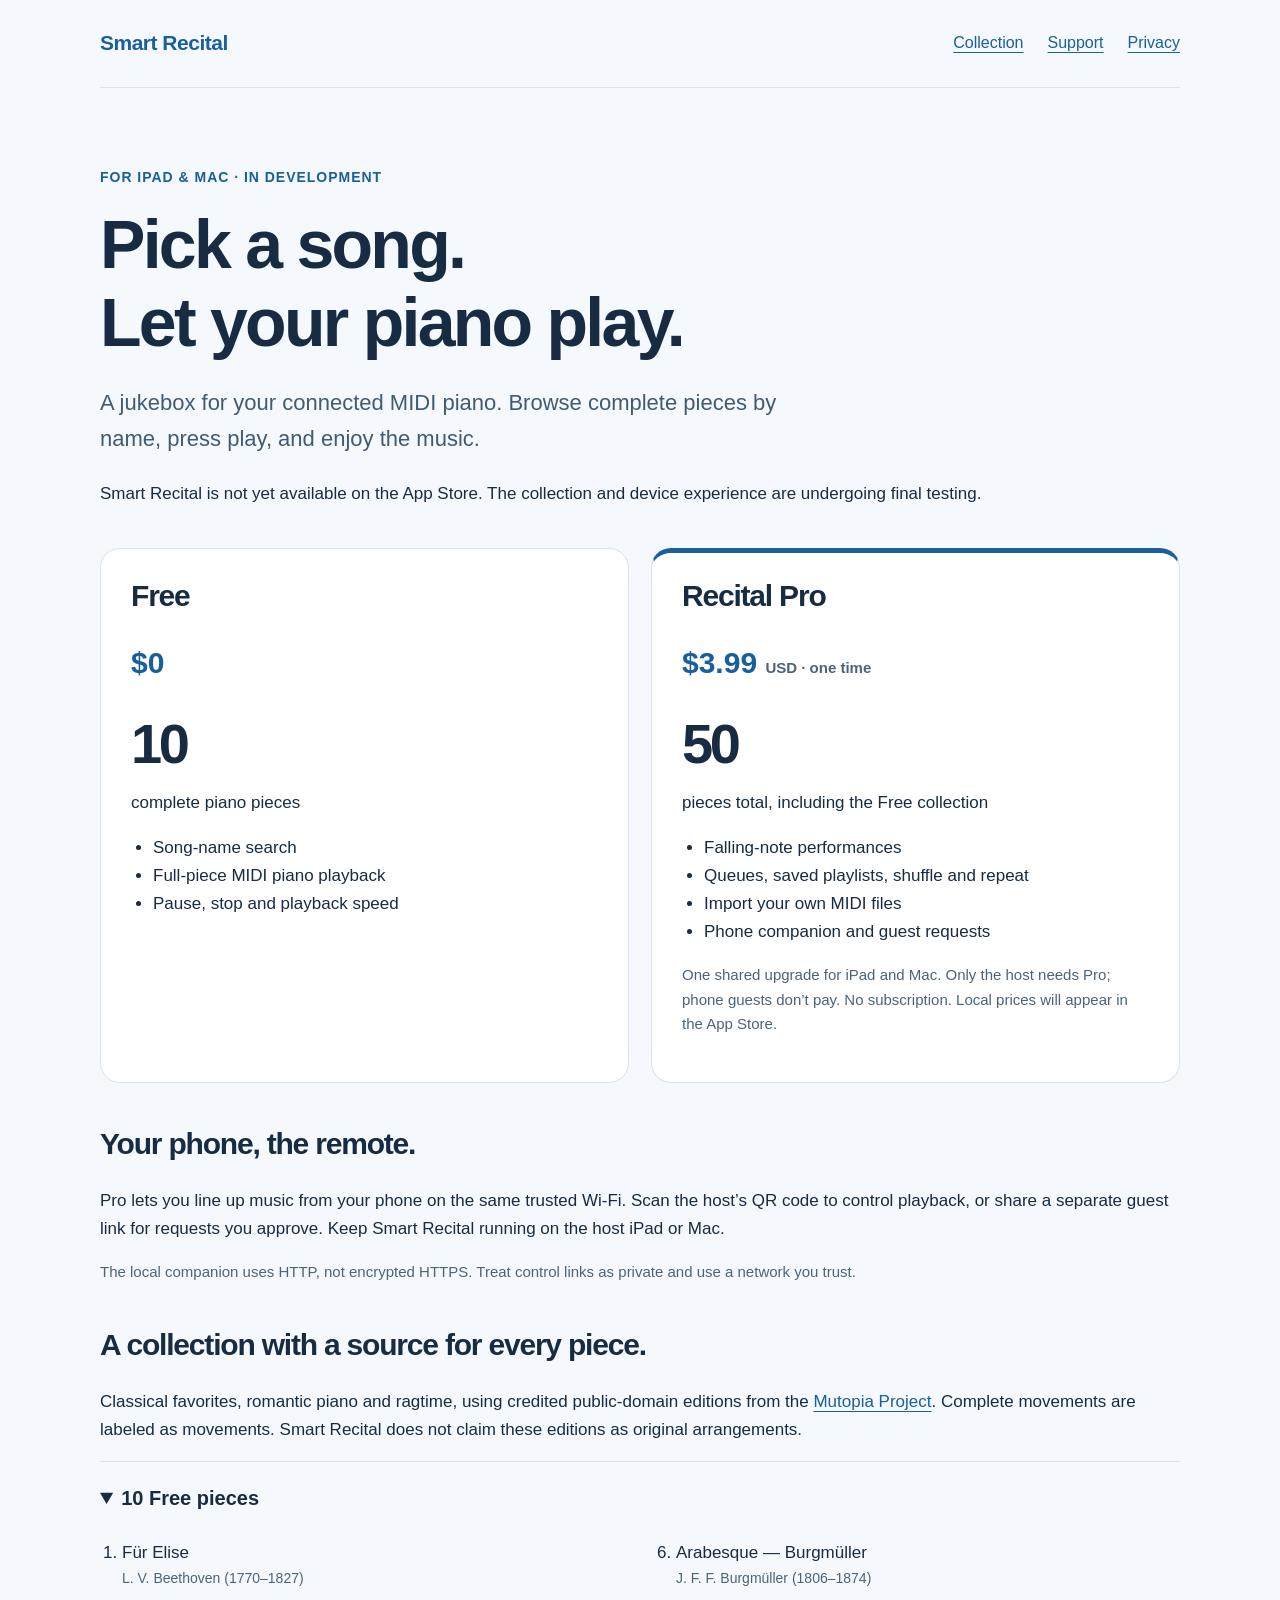
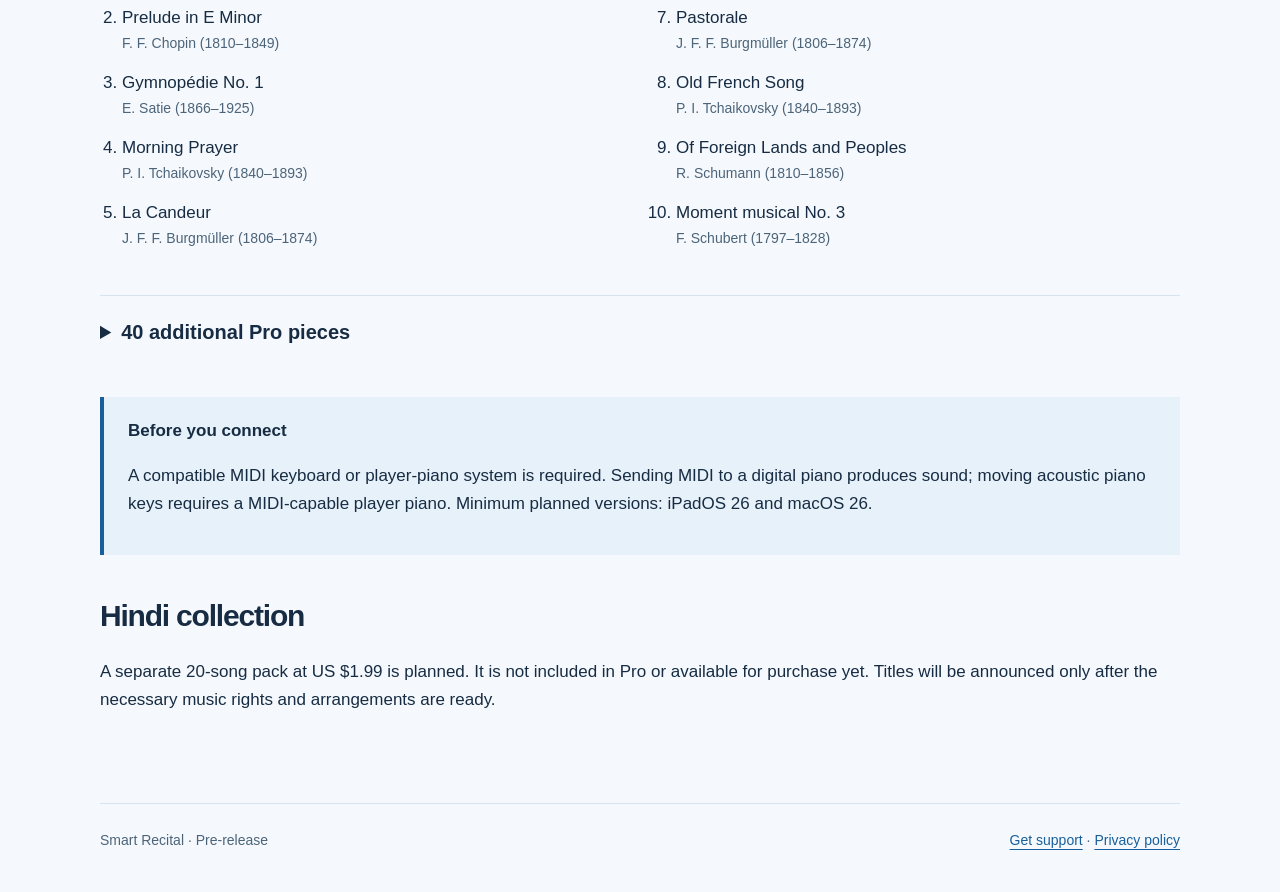
==== index.html @ 1764eafb "Publish Smart Recital product, support and privacy pages" ====
<!doctype html><html lang="en"><head><meta charset="utf-8"><meta name="viewport" content="width=device-width,initial-scale=1"><title>Smart Recital — A jukebox for your MIDI piano</title><meta name="description" content="Smart Recital for iPad and Mac. A curated piano collection, full-piece playback and a Pro phone companion. In development; not yet available."><link rel="icon" href="favicon.svg"><link rel="stylesheet" href="style.css"></head><body>
<header><a href="./" aria-label="Smart Recital home">Smart Recital</a><nav aria-label="Main"><a href="#collection">Collection</a><a href="support.html">Support</a><a href="privacy.html">Privacy</a></nav></header>
<main><p class="status">For iPad & Mac · In development</p><h1>Pick a song.<br>Let your piano play.</h1><p class="intro">A jukebox for your connected MIDI piano. Browse complete pieces by name, press play, and enjoy the music.</p><p>Smart Recital is not yet available on the App Store. The collection and device experience are undergoing final testing.</p>
<div class="tiers"><section class="tier" aria-labelledby="free-title"><h2 id="free-title" style="margin-top:0">Free</h2><p class="price">$0</p><p class="count">10</p><p>complete piano pieces</p><ul><li>Song-name search</li><li>Full-piece MIDI piano playback</li><li>Pause, stop and playback speed</li></ul></section><section class="tier pro" aria-labelledby="pro-title"><h2 id="pro-title" style="margin-top:0">Recital Pro</h2><p class="price">$3.99 <span class="small">USD · one time</span></p><p class="count">50</p><p>pieces total, including the Free collection</p><ul><li>Falling-note performances</li><li>Queues, saved playlists, shuffle and repeat</li><li>Import your own MIDI files</li><li>Phone companion and guest requests</li></ul><p class="small">One shared upgrade for iPad and Mac. Only the host needs Pro; phone guests don’t pay. No subscription. Local prices will appear in the App Store.</p></section></div>
<section><h2>Your phone, the remote.</h2><p>Pro lets you line up music from your phone on the same trusted Wi-Fi. Scan the host’s QR code to control playback, or share a separate guest link for requests you approve. Keep Smart Recital running on the host iPad or Mac.</p><p class="small">The local companion uses HTTP, not encrypted HTTPS. Treat control links as private and use a network you trust.</p></section>
<section id="collection"><h2>A collection with a source for every piece.</h2><p>Classical favorites, romantic piano and ragtime, using credited public-domain editions from the <a href="https://www.mutopiaproject.org/legal.html">Mutopia Project</a>. Complete movements are labeled as movements. Smart Recital does not claim these editions as original arrangements.</p><div id="catalog"><p>The full collection is listed in the app under Collection & music credits.</p></div></section>
<section class="note"><strong>Before you connect</strong><p>A compatible MIDI keyboard or player-piano system is required. Sending MIDI to a digital piano produces sound; moving acoustic piano keys requires a MIDI-capable player piano. Minimum planned versions: iPadOS 26 and macOS 26.</p></section>
<section><h2>Hindi collection</h2><p>A separate 20-song pack at US $1.99 is planned. It is not included in Pro or available for purchase yet. Titles will be announced only after the necessary music rights and arrangements are ready.</p></section></main>
<footer><span>Smart Recital · Pre-release</span><span><a href="support.html">Get support</a> · <a href="privacy.html">Privacy policy</a></span></footer>
<script src="collection.js"></script></body></html>
---- style.css ----
:root{font:17px/1.65 -apple-system,BlinkMacSystemFont,"Segoe UI",sans-serif;color:#172c43;background:#f5f9fd;--blue:#195f9c;--line:#d6e4ef}*{box-sizing:border-box}body{margin:0}a{color:var(--blue);text-underline-offset:4px}a:focus-visible,summary:focus-visible{outline:3px solid #246baf;outline-offset:5px}header,main,footer{width:min(1080px,calc(100% - 48px));margin:auto}header{display:flex;align-items:center;justify-content:space-between;padding:26px 0;border-bottom:1px solid var(--line);gap:20px}header>a{font-size:21px;font-weight:750;text-decoration:none;letter-spacing:-.5px}nav{display:flex;gap:24px;flex-wrap:wrap}nav a{font-size:16px}main{padding:64px 0 72px}h1,h2,h3{line-height:1.15;letter-spacing:-.04em;font-weight:700}h1{font-size:clamp(38px,6vw,68px);max-width:850px;margin:16px 0 24px}h2{font-size:30px;margin-top:44px}h3{font-size:24px;margin:0 0 15px}.intro{font-size:22px;max-width:740px;color:#405b73}.status{font-size:14px;letter-spacing:.07em;text-transform:uppercase;color:#195f9c;font-weight:700}.tiers{display:grid;grid-template-columns:1fr 1fr;gap:22px;margin:40px 0}.tier{background:white;border:1px solid var(--line);border-radius:20px;padding:30px}.tier.pro{border-top:5px solid var(--blue);padding-top:26px}.price{font-size:30px;font-weight:700;color:var(--blue);margin:0}.small{font-size:15px;color:#4c6479}.count{font-size:56px;line-height:1;margin:28px 0 8px;font-weight:750;letter-spacing:-.06em}.tier ul{padding-left:22px}section{scroll-margin-top:28px}.note{padding:20px 24px;background:#e7f1f9;border-left:4px solid var(--blue);margin:28px 0}.textpage{max-width:780px}.textpage h1{font-size:48px}.textpage h2{font-size:25px}details{border-top:1px solid var(--line);padding:20px 0}summary{font-size:20px;font-weight:650;cursor:pointer}.collection{columns:2;column-gap:50px;padding-left:22px}.collection li{padding:7px 0;break-inside:avoid}.collection small{display:block;color:#4c6479;font-size:14px}.button{display:inline-block;background:var(--blue);border-radius:12px;color:#fff;padding:12px 20px;text-decoration:none;font-weight:650}footer{border-top:1px solid var(--line);padding:25px 0 40px;display:flex;justify-content:space-between;gap:20px;flex-wrap:wrap;font-size:14px;color:#4c6479}@media(max-width:650px){header,main,footer{width:calc(100% - 32px)}header{align-items:flex-start;flex-direction:column;padding:20px 0}nav{gap:20px}main{padding-top:36px}.intro{font-size:19px}.tiers{grid-template-columns:1fr}.collection{columns:1}.textpage h1{font-size:38px}.tier{padding:24px}.tier.pro{padding-top:20px}}@media(prefers-reduced-motion:reduce){*{scroll-behavior:auto!important}}
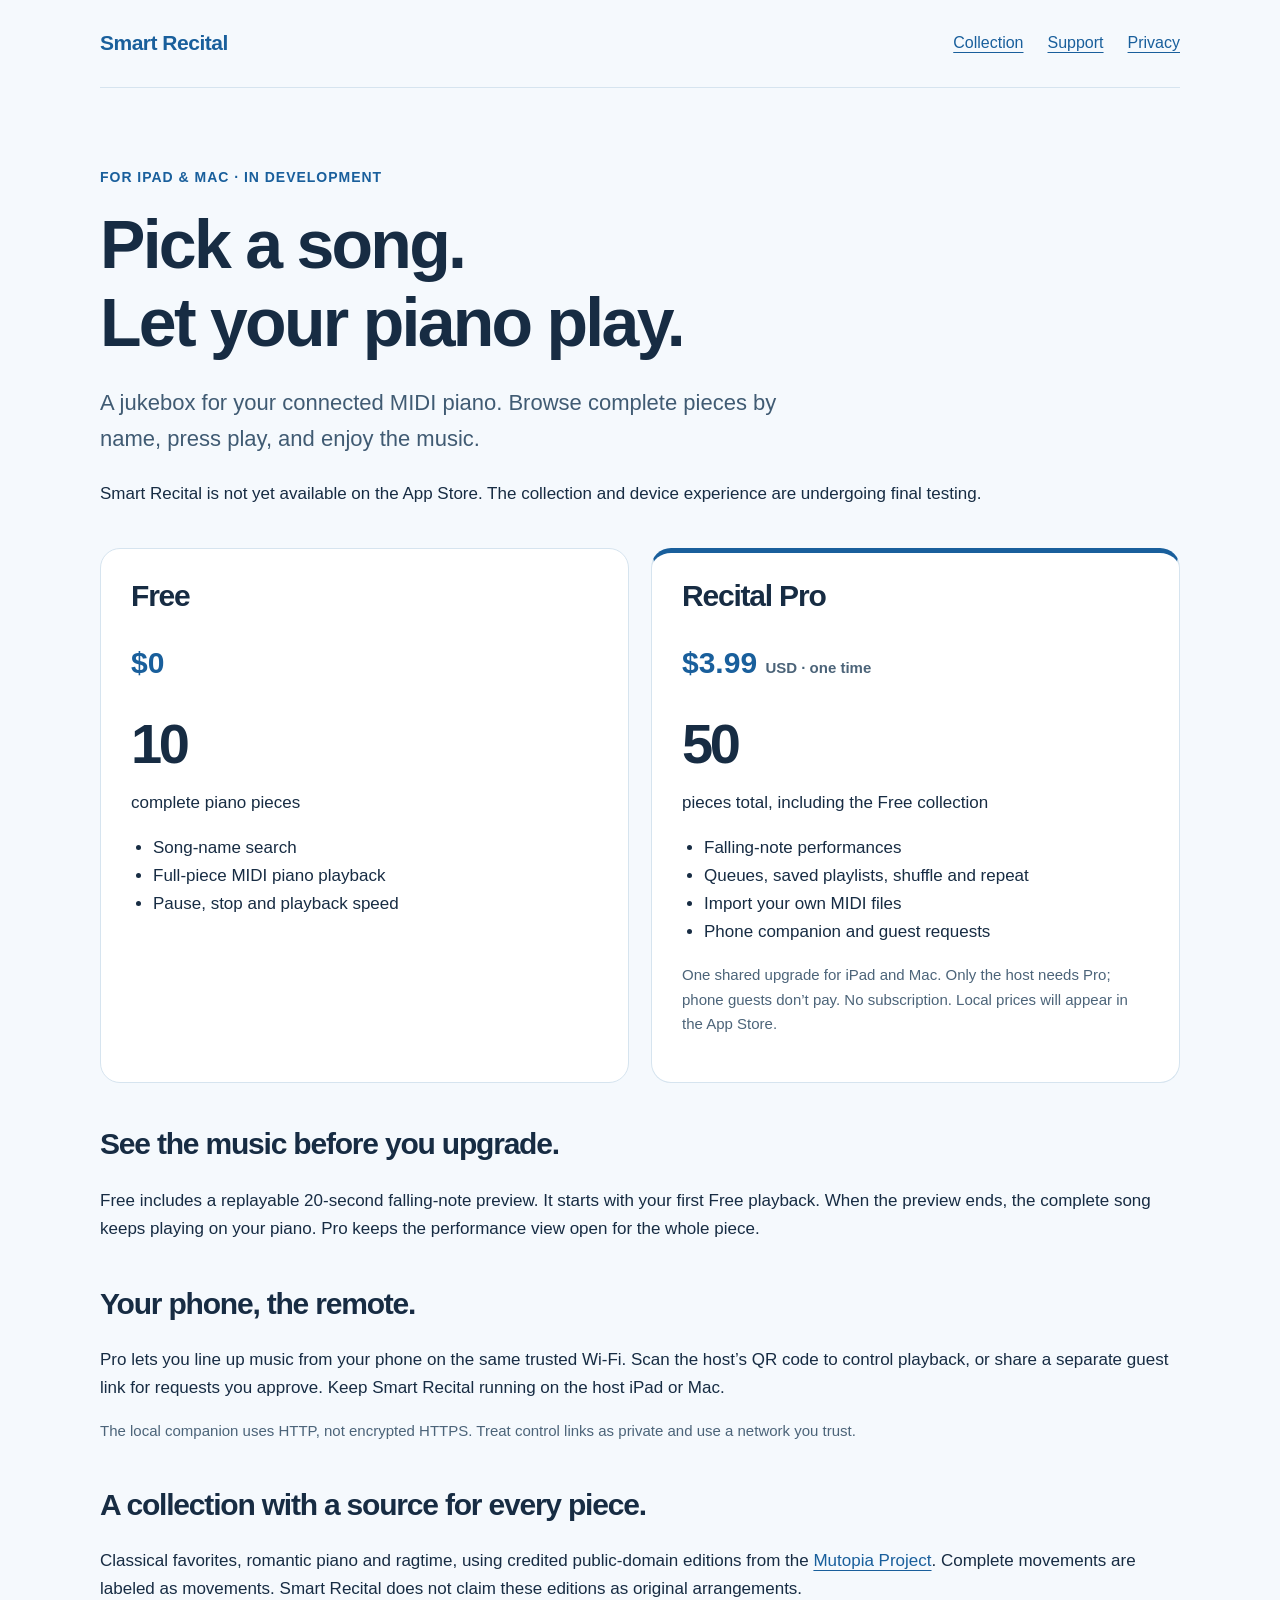
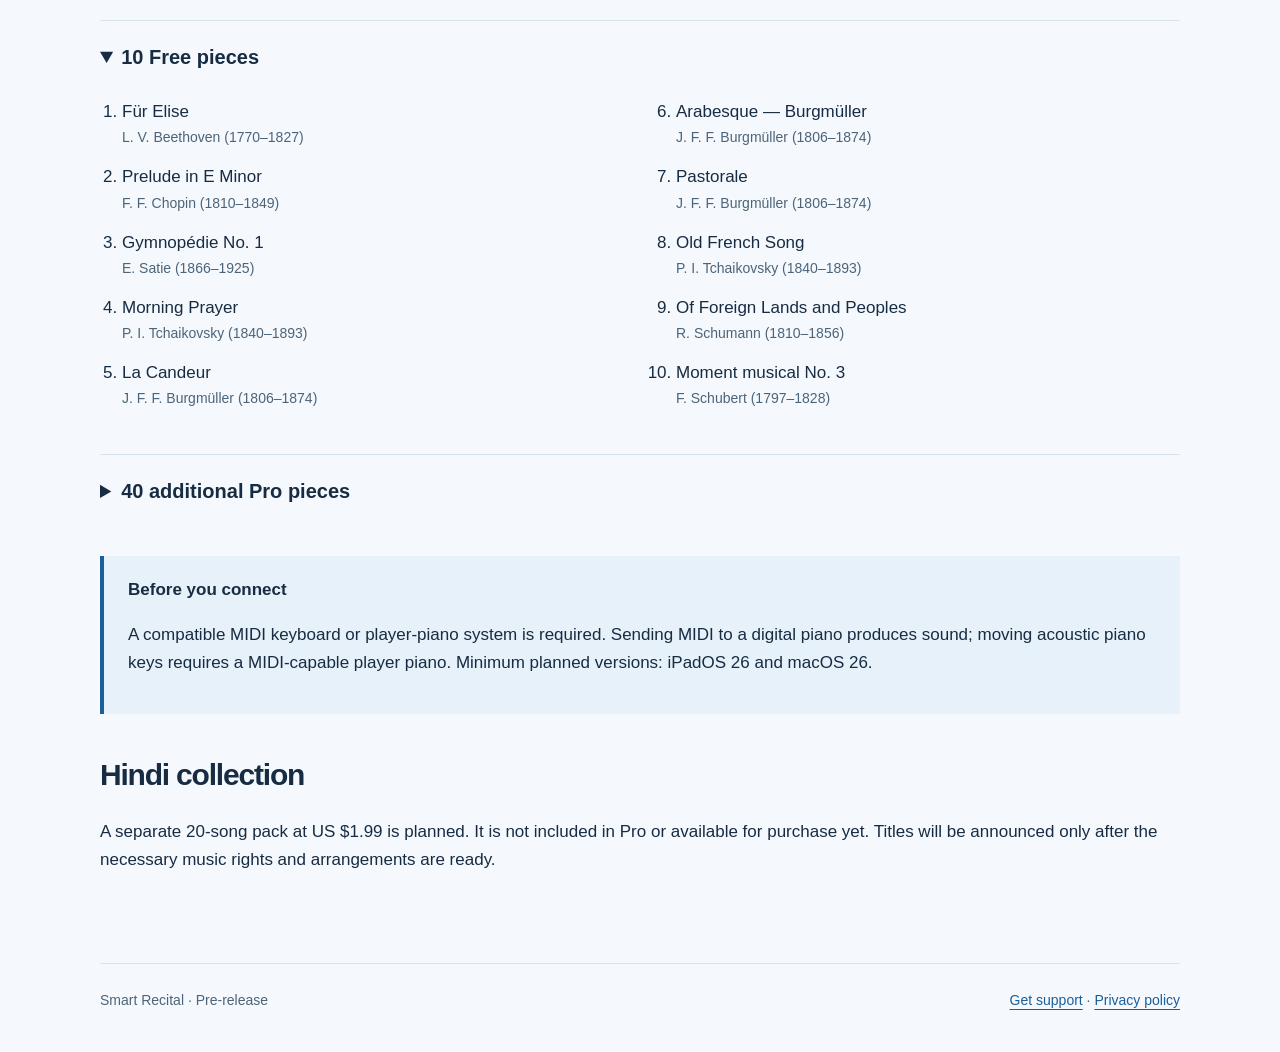
==== commit 518a29ef: "Explain replayable falling-note preview" ====
--- a/index.html
+++ b/index.html
@@ -2,6 +2,7 @@
 <header><a href="./" aria-label="Smart Recital home">Smart Recital</a><nav aria-label="Main"><a href="#collection">Collection</a><a href="support.html">Support</a><a href="privacy.html">Privacy</a></nav></header>
 <main><p class="status">For iPad & Mac · In development</p><h1>Pick a song.<br>Let your piano play.</h1><p class="intro">A jukebox for your connected MIDI piano. Browse complete pieces by name, press play, and enjoy the music.</p><p>Smart Recital is not yet available on the App Store. The collection and device experience are undergoing final testing.</p>
 <div class="tiers"><section class="tier" aria-labelledby="free-title"><h2 id="free-title" style="margin-top:0">Free</h2><p class="price">$0</p><p class="count">10</p><p>complete piano pieces</p><ul><li>Song-name search</li><li>Full-piece MIDI piano playback</li><li>Pause, stop and playback speed</li></ul></section><section class="tier pro" aria-labelledby="pro-title"><h2 id="pro-title" style="margin-top:0">Recital Pro</h2><p class="price">$3.99 <span class="small">USD · one time</span></p><p class="count">50</p><p>pieces total, including the Free collection</p><ul><li>Falling-note performances</li><li>Queues, saved playlists, shuffle and repeat</li><li>Import your own MIDI files</li><li>Phone companion and guest requests</li></ul><p class="small">One shared upgrade for iPad and Mac. Only the host needs Pro; phone guests don’t pay. No subscription. Local prices will appear in the App Store.</p></section></div>
+<section><h2>See the music before you upgrade.</h2><p>Free includes a replayable 20-second falling-note preview. It starts with your first Free playback. When the preview ends, the complete song keeps playing on your piano. Pro keeps the performance view open for the whole piece.</p></section>
 <section><h2>Your phone, the remote.</h2><p>Pro lets you line up music from your phone on the same trusted Wi-Fi. Scan the host’s QR code to control playback, or share a separate guest link for requests you approve. Keep Smart Recital running on the host iPad or Mac.</p><p class="small">The local companion uses HTTP, not encrypted HTTPS. Treat control links as private and use a network you trust.</p></section>
 <section id="collection"><h2>A collection with a source for every piece.</h2><p>Classical favorites, romantic piano and ragtime, using credited public-domain editions from the <a href="https://www.mutopiaproject.org/legal.html">Mutopia Project</a>. Complete movements are labeled as movements. Smart Recital does not claim these editions as original arrangements.</p><div id="catalog"><p>The full collection is listed in the app under Collection & music credits.</p></div></section>
 <section class="note"><strong>Before you connect</strong><p>A compatible MIDI keyboard or player-piano system is required. Sending MIDI to a digital piano produces sound; moving acoustic piano keys requires a MIDI-capable player piano. Minimum planned versions: iPadOS 26 and macOS 26.</p></section>
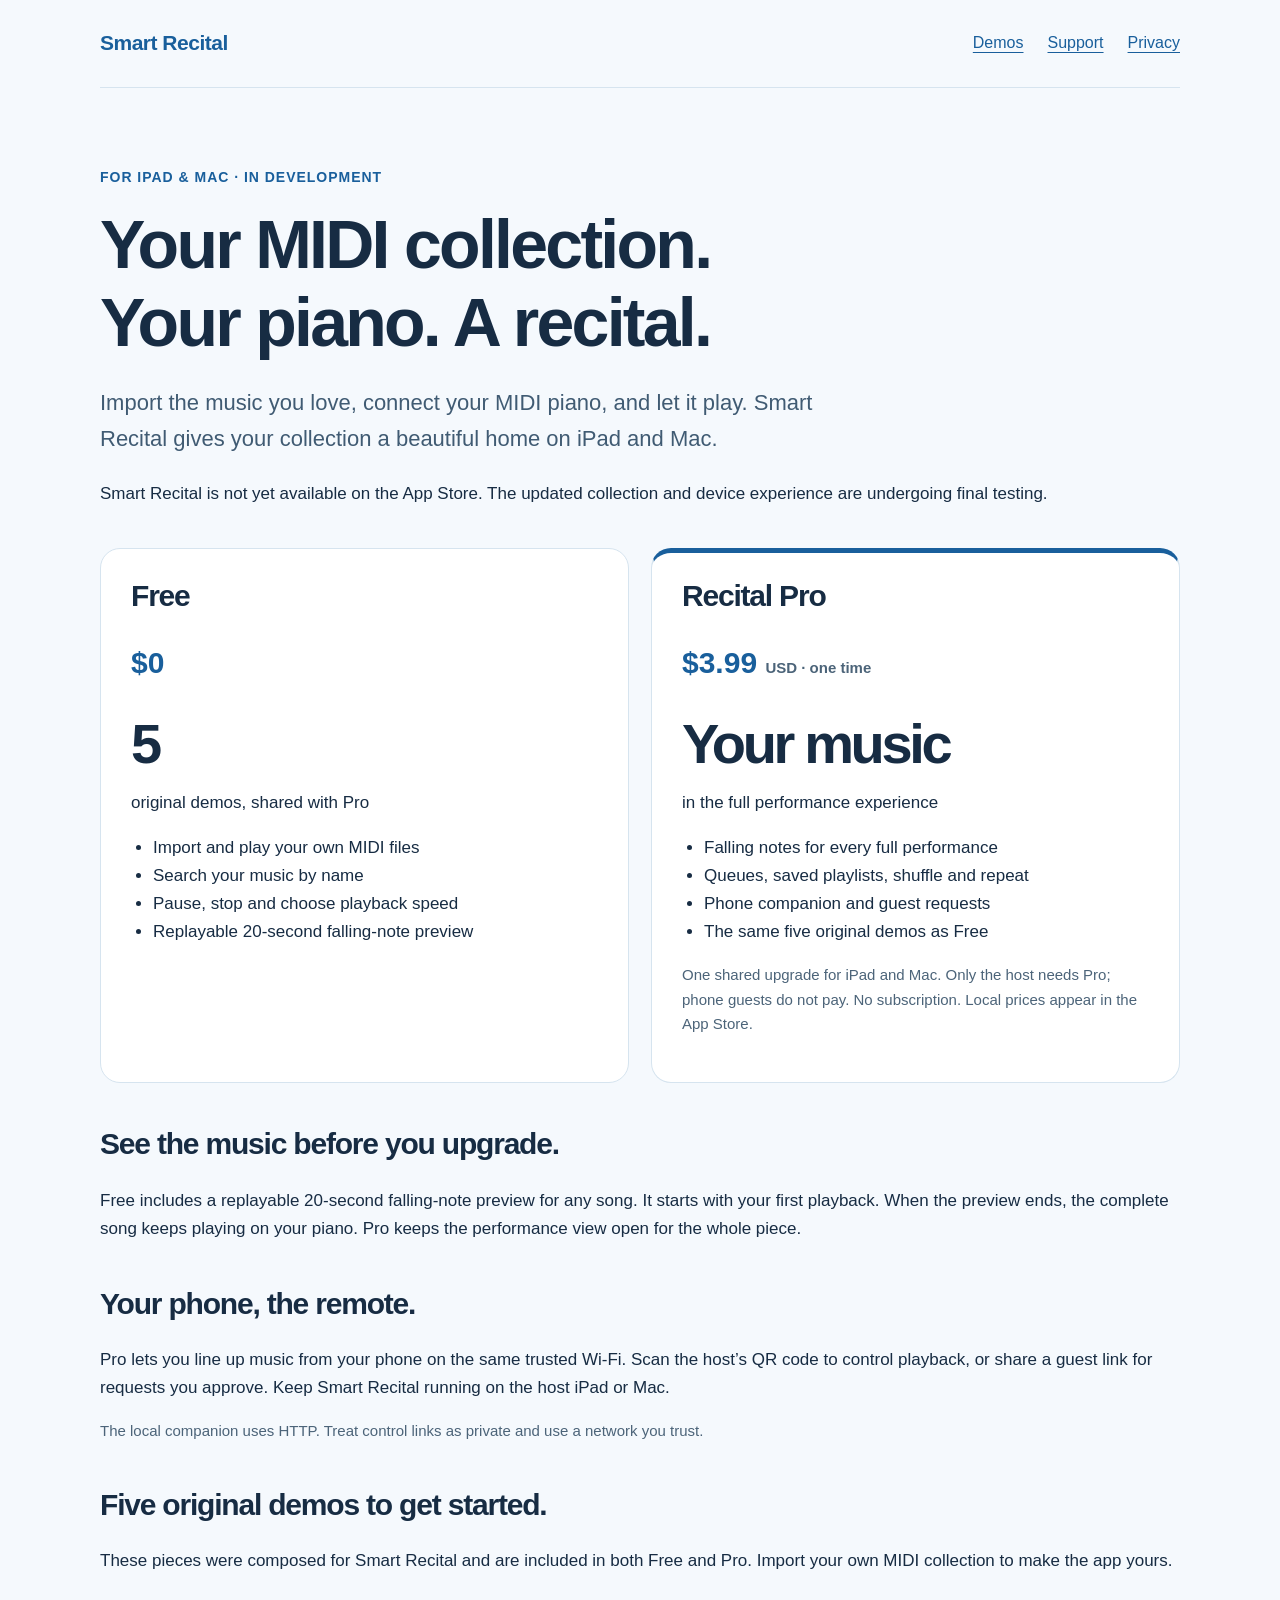
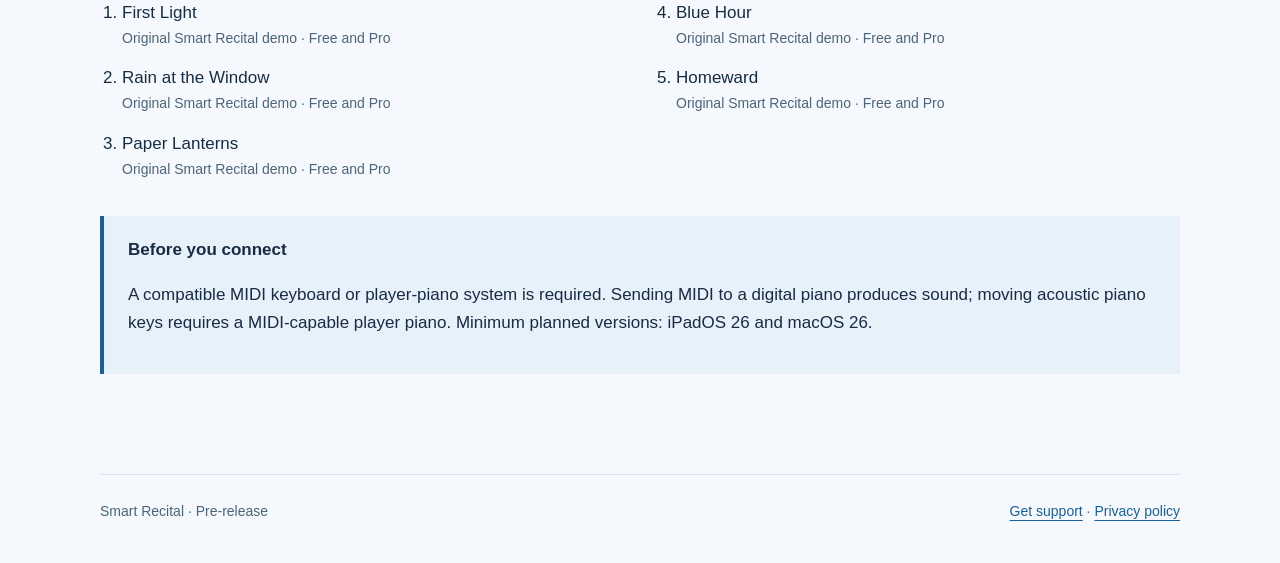
==== commit 6216145b: "Present original shared demos and bring-your-own MIDI launch" ====
--- a/index.html
+++ b/index.html
@@ -1,11 +1,30 @@
-<!doctype html><html lang="en"><head><meta charset="utf-8"><meta name="viewport" content="width=device-width,initial-scale=1"><title>Smart Recital — A jukebox for your MIDI piano</title><meta name="description" content="Smart Recital for iPad and Mac. A curated piano collection, full-piece playback and a Pro phone companion. In development; not yet available."><link rel="icon" href="favicon.svg"><link rel="stylesheet" href="style.css"></head><body>
-<header><a href="./" aria-label="Smart Recital home">Smart Recital</a><nav aria-label="Main"><a href="#collection">Collection</a><a href="support.html">Support</a><a href="privacy.html">Privacy</a></nav></header>
-<main><p class="status">For iPad & Mac · In development</p><h1>Pick a song.<br>Let your piano play.</h1><p class="intro">A jukebox for your connected MIDI piano. Browse complete pieces by name, press play, and enjoy the music.</p><p>Smart Recital is not yet available on the App Store. The collection and device experience are undergoing final testing.</p>
-<div class="tiers"><section class="tier" aria-labelledby="free-title"><h2 id="free-title" style="margin-top:0">Free</h2><p class="price">$0</p><p class="count">10</p><p>complete piano pieces</p><ul><li>Song-name search</li><li>Full-piece MIDI piano playback</li><li>Pause, stop and playback speed</li></ul></section><section class="tier pro" aria-labelledby="pro-title"><h2 id="pro-title" style="margin-top:0">Recital Pro</h2><p class="price">$3.99 <span class="small">USD · one time</span></p><p class="count">50</p><p>pieces total, including the Free collection</p><ul><li>Falling-note performances</li><li>Queues, saved playlists, shuffle and repeat</li><li>Import your own MIDI files</li><li>Phone companion and guest requests</li></ul><p class="small">One shared upgrade for iPad and Mac. Only the host needs Pro; phone guests don’t pay. No subscription. Local prices will appear in the App Store.</p></section></div>
-<section><h2>See the music before you upgrade.</h2><p>Free includes a replayable 20-second falling-note preview. It starts with your first Free playback. When the preview ends, the complete song keeps playing on your piano. Pro keeps the performance view open for the whole piece.</p></section>
-<section><h2>Your phone, the remote.</h2><p>Pro lets you line up music from your phone on the same trusted Wi-Fi. Scan the host’s QR code to control playback, or share a separate guest link for requests you approve. Keep Smart Recital running on the host iPad or Mac.</p><p class="small">The local companion uses HTTP, not encrypted HTTPS. Treat control links as private and use a network you trust.</p></section>
-<section id="collection"><h2>A collection with a source for every piece.</h2><p>Classical favorites, romantic piano and ragtime, using credited public-domain editions from the <a href="https://www.mutopiaproject.org/legal.html">Mutopia Project</a>. Complete movements are labeled as movements. Smart Recital does not claim these editions as original arrangements.</p><div id="catalog"><p>The full collection is listed in the app under Collection & music credits.</p></div></section>
-<section class="note"><strong>Before you connect</strong><p>A compatible MIDI keyboard or player-piano system is required. Sending MIDI to a digital piano produces sound; moving acoustic piano keys requires a MIDI-capable player piano. Minimum planned versions: iPadOS 26 and macOS 26.</p></section>
-<section><h2>Hindi collection</h2><p>A separate 20-song pack at US $1.99 is planned. It is not included in Pro or available for purchase yet. Titles will be announced only after the necessary music rights and arrangements are ready.</p></section></main>
-<footer><span>Smart Recital · Pre-release</span><span><a href="support.html">Get support</a> · <a href="privacy.html">Privacy policy</a></span></footer>
-<script src="collection.js"></script></body></html>
+<!doctype html>
+<html lang="en">
+<head>
+  <meta charset="utf-8">
+  <meta name="viewport" content="width=device-width,initial-scale=1">
+  <title>Smart Recital — Your MIDI collection on your piano</title>
+  <meta name="description" content="Bring your MIDI files to a connected piano with Smart Recital for iPad and Mac. Pro adds falling notes, queues and a phone companion.">
+  <link rel="icon" href="favicon.svg">
+  <link rel="stylesheet" href="style.css">
+</head>
+<body>
+  <header><a href="./" aria-label="Smart Recital home">Smart Recital</a><nav aria-label="Main"><a href="#collection">Demos</a><a href="support.html">Support</a><a href="privacy.html">Privacy</a></nav></header>
+  <main>
+    <p class="status">For iPad &amp; Mac · In development</p>
+    <h1>Your MIDI collection.<br>Your piano. A recital.</h1>
+    <p class="intro">Import the music you love, connect your MIDI piano, and let it play. Smart Recital gives your collection a beautiful home on iPad and Mac.</p>
+    <p>Smart Recital is not yet available on the App Store. The updated collection and device experience are undergoing final testing.</p>
+    <div class="tiers">
+      <section class="tier" aria-labelledby="free-title"><h2 id="free-title" style="margin-top:0">Free</h2><p class="price">$0</p><p class="count">5</p><p>original demos, shared with Pro</p><ul><li>Import and play your own MIDI files</li><li>Search your music by name</li><li>Pause, stop and choose playback speed</li><li>Replayable 20-second falling-note preview</li></ul></section>
+      <section class="tier pro" aria-labelledby="pro-title"><h2 id="pro-title" style="margin-top:0">Recital Pro</h2><p class="price">$3.99 <span class="small">USD · one time</span></p><p class="count">Your music</p><p>in the full performance experience</p><ul><li>Falling notes for every full performance</li><li>Queues, saved playlists, shuffle and repeat</li><li>Phone companion and guest requests</li><li>The same five original demos as Free</li></ul><p class="small">One shared upgrade for iPad and Mac. Only the host needs Pro; phone guests do not pay. No subscription. Local prices appear in the App Store.</p></section>
+    </div>
+    <section><h2>See the music before you upgrade.</h2><p>Free includes a replayable 20-second falling-note preview for any song. It starts with your first playback. When the preview ends, the complete song keeps playing on your piano. Pro keeps the performance view open for the whole piece.</p></section>
+    <section><h2>Your phone, the remote.</h2><p>Pro lets you line up music from your phone on the same trusted Wi-Fi. Scan the host’s QR code to control playback, or share a guest link for requests you approve. Keep Smart Recital running on the host iPad or Mac.</p><p class="small">The local companion uses HTTP. Treat control links as private and use a network you trust.</p></section>
+    <section id="collection"><h2>Five original demos to get started.</h2><p>These pieces were composed for Smart Recital and are included in both Free and Pro. Import your own MIDI collection to make the app yours.</p><div id="catalog"></div></section>
+    <section class="note"><strong>Before you connect</strong><p>A compatible MIDI keyboard or player-piano system is required. Sending MIDI to a digital piano produces sound; moving acoustic piano keys requires a MIDI-capable player piano. Minimum planned versions: iPadOS 26 and macOS 26.</p></section>
+  </main>
+  <footer><span>Smart Recital · Pre-release</span><span><a href="support.html">Get support</a> · <a href="privacy.html">Privacy policy</a></span></footer>
+  <script src="collection.js"></script>
+</body>
+</html>
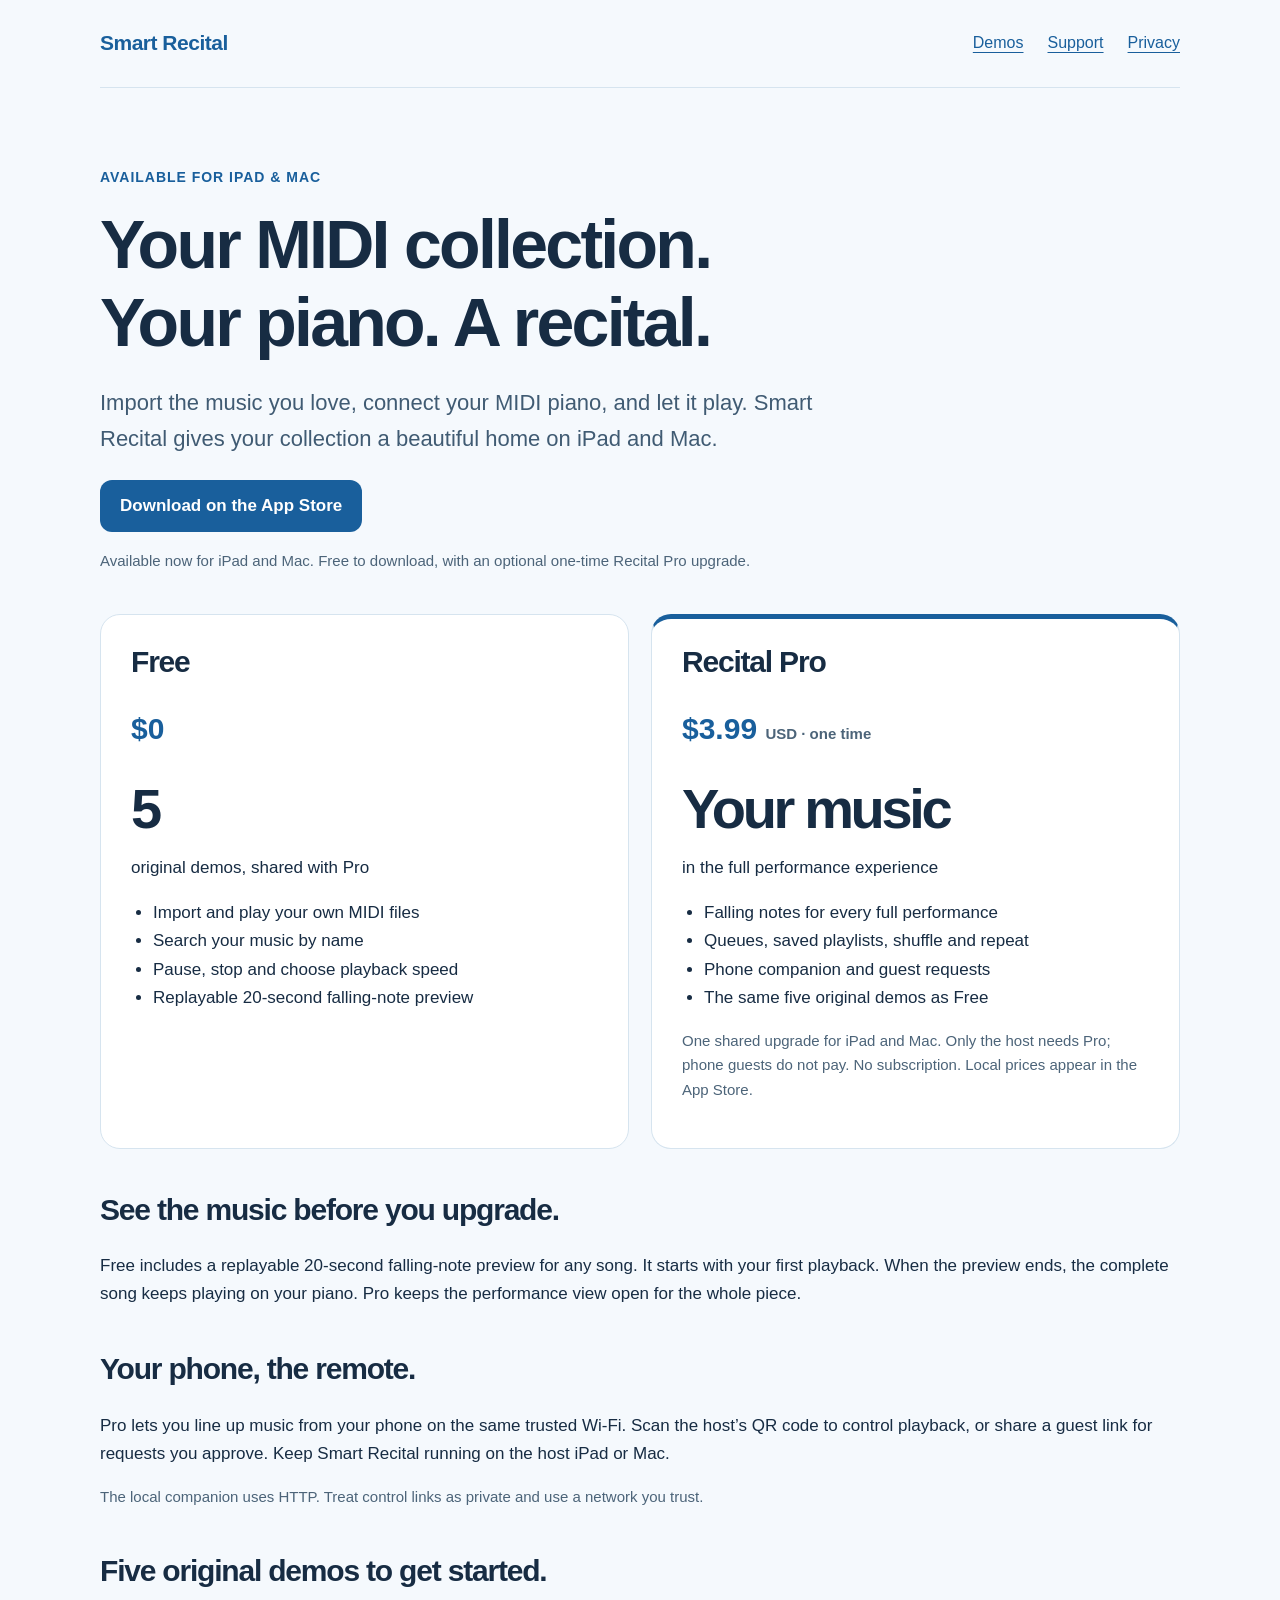
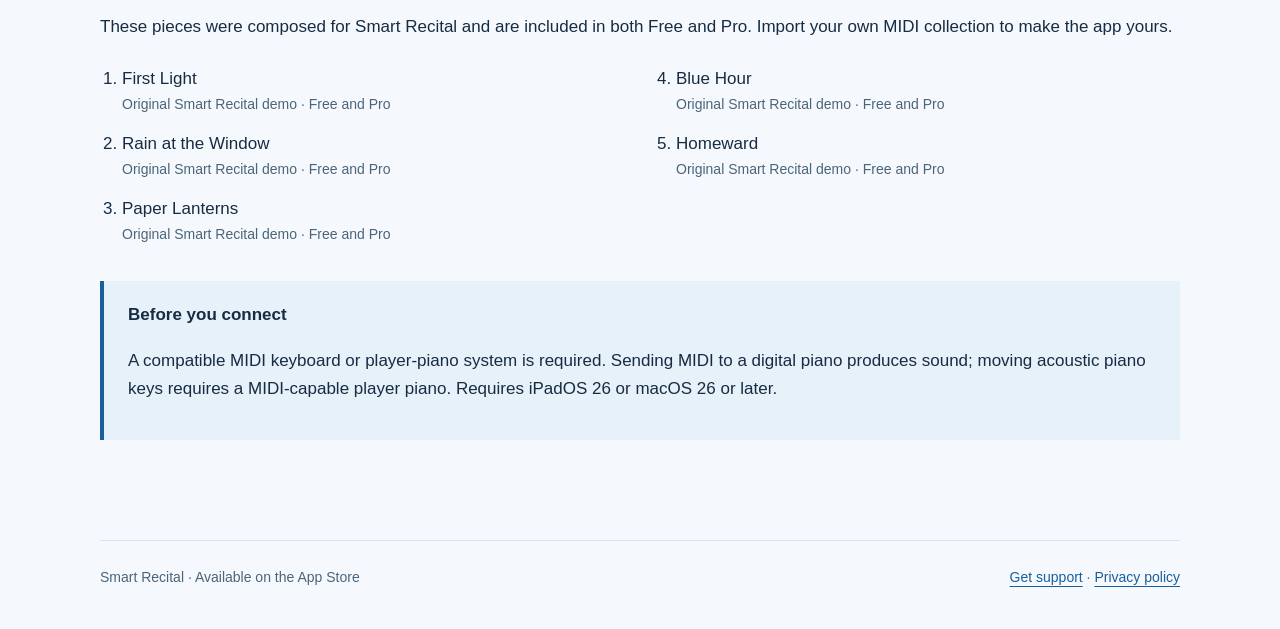
==== commit a1e70431: "Publish verified App Store availability and download links" ====
--- a/index.html
+++ b/index.html
@@ -11,10 +11,11 @@
 <body>
   <header><a href="./" aria-label="Smart Recital home">Smart Recital</a><nav aria-label="Main"><a href="#collection">Demos</a><a href="support.html">Support</a><a href="privacy.html">Privacy</a></nav></header>
   <main>
-    <p class="status">For iPad &amp; Mac · In development</p>
+    <p class="status">Available for iPad &amp; Mac</p>
     <h1>Your MIDI collection.<br>Your piano. A recital.</h1>
     <p class="intro">Import the music you love, connect your MIDI piano, and let it play. Smart Recital gives your collection a beautiful home on iPad and Mac.</p>
-    <p>Smart Recital is not yet available on the App Store. The updated collection and device experience are undergoing final testing.</p>
+    <p><a class="button" href="https://apps.apple.com/us/app/smart-recital/id6814721420">Download on the App Store</a></p>
+    <p class="small">Available now for iPad and Mac. Free to download, with an optional one-time Recital Pro upgrade.</p>
     <div class="tiers">
       <section class="tier" aria-labelledby="free-title"><h2 id="free-title" style="margin-top:0">Free</h2><p class="price">$0</p><p class="count">5</p><p>original demos, shared with Pro</p><ul><li>Import and play your own MIDI files</li><li>Search your music by name</li><li>Pause, stop and choose playback speed</li><li>Replayable 20-second falling-note preview</li></ul></section>
       <section class="tier pro" aria-labelledby="pro-title"><h2 id="pro-title" style="margin-top:0">Recital Pro</h2><p class="price">$3.99 <span class="small">USD · one time</span></p><p class="count">Your music</p><p>in the full performance experience</p><ul><li>Falling notes for every full performance</li><li>Queues, saved playlists, shuffle and repeat</li><li>Phone companion and guest requests</li><li>The same five original demos as Free</li></ul><p class="small">One shared upgrade for iPad and Mac. Only the host needs Pro; phone guests do not pay. No subscription. Local prices appear in the App Store.</p></section>
@@ -22,9 +23,9 @@
     <section><h2>See the music before you upgrade.</h2><p>Free includes a replayable 20-second falling-note preview for any song. It starts with your first playback. When the preview ends, the complete song keeps playing on your piano. Pro keeps the performance view open for the whole piece.</p></section>
     <section><h2>Your phone, the remote.</h2><p>Pro lets you line up music from your phone on the same trusted Wi-Fi. Scan the host’s QR code to control playback, or share a guest link for requests you approve. Keep Smart Recital running on the host iPad or Mac.</p><p class="small">The local companion uses HTTP. Treat control links as private and use a network you trust.</p></section>
     <section id="collection"><h2>Five original demos to get started.</h2><p>These pieces were composed for Smart Recital and are included in both Free and Pro. Import your own MIDI collection to make the app yours.</p><div id="catalog"></div></section>
-    <section class="note"><strong>Before you connect</strong><p>A compatible MIDI keyboard or player-piano system is required. Sending MIDI to a digital piano produces sound; moving acoustic piano keys requires a MIDI-capable player piano. Minimum planned versions: iPadOS 26 and macOS 26.</p></section>
+    <section class="note"><strong>Before you connect</strong><p>A compatible MIDI keyboard or player-piano system is required. Sending MIDI to a digital piano produces sound; moving acoustic piano keys requires a MIDI-capable player piano. Requires iPadOS 26 or macOS 26 or later.</p></section>
   </main>
-  <footer><span>Smart Recital · Pre-release</span><span><a href="support.html">Get support</a> · <a href="privacy.html">Privacy policy</a></span></footer>
+  <footer><span>Smart Recital · Available on the App Store</span><span><a href="support.html">Get support</a> · <a href="privacy.html">Privacy policy</a></span></footer>
   <script src="collection.js"></script>
 </body>
 </html>
